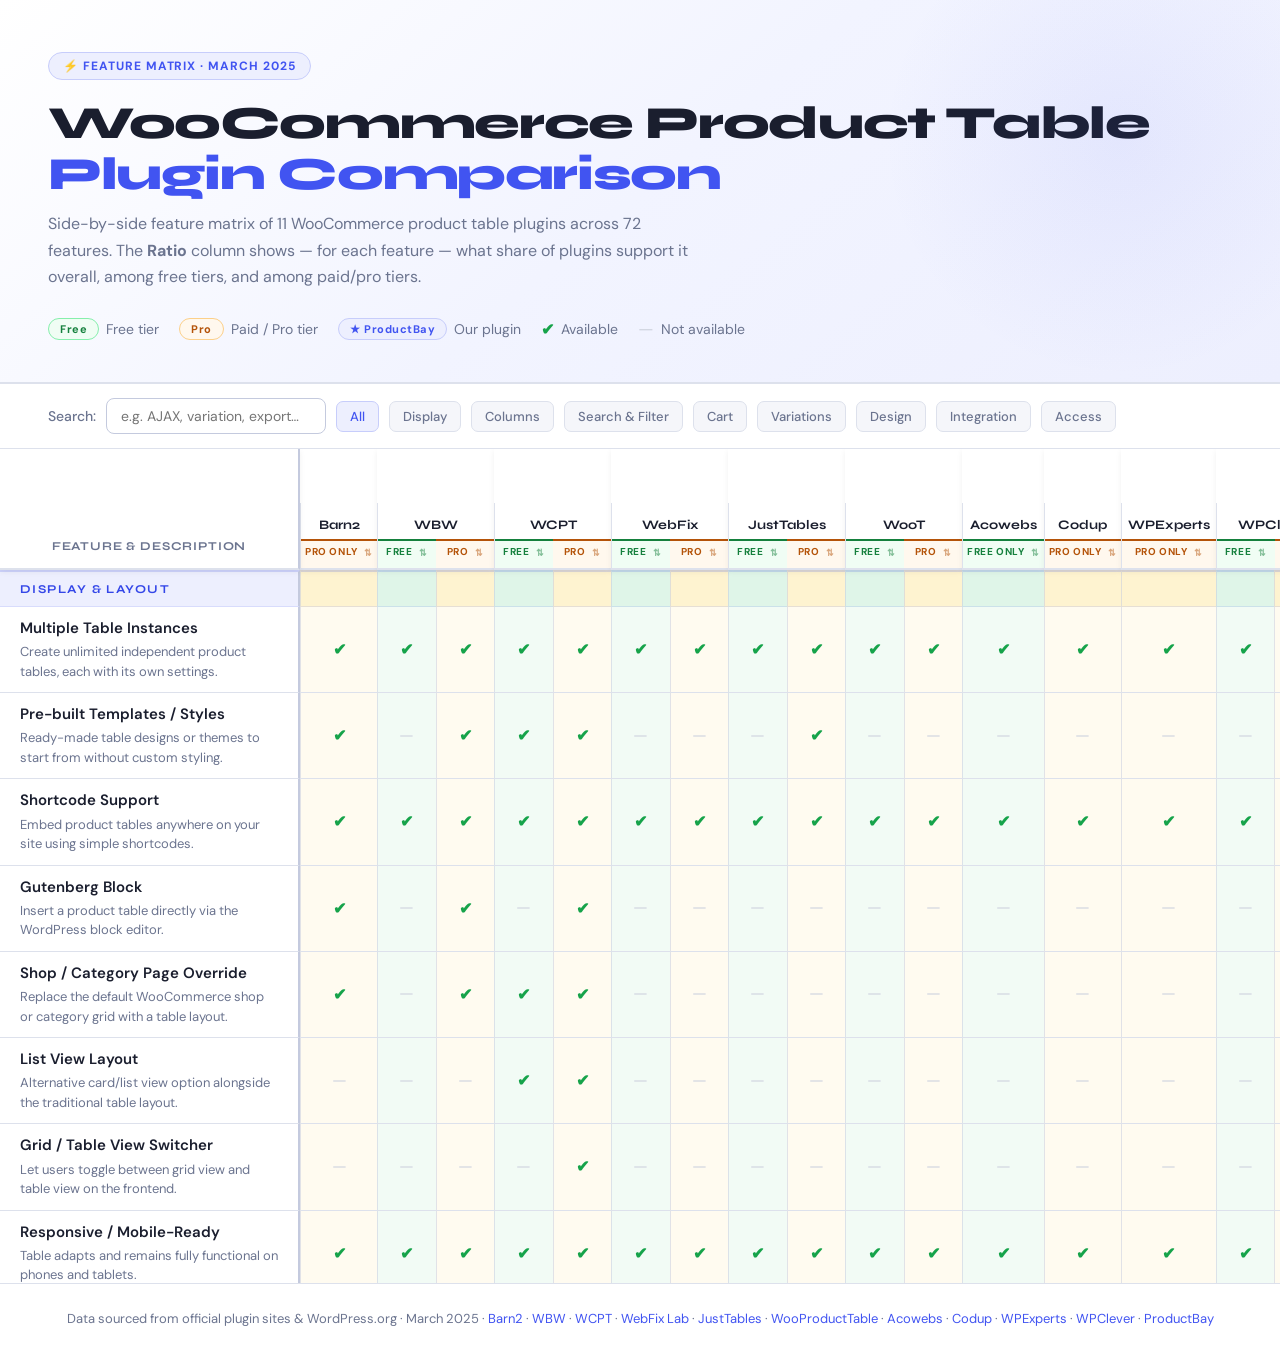
==== index.html @ 13c8e6e4 "add all" ====
<!DOCTYPE html>
<html lang="en">
<head>
  <meta charset="UTF-8">
  <meta name="viewport" content="width=device-width, initial-scale=1.0">
  <title>WooCommerce Product Table Plugin Comparison</title>
  <link href="https://fonts.googleapis.com/css2?family=Syne:wght@400;600;700;800&family=DM+Sans:ital,opsz,wght@0,9..40,300;0,9..40,400;0,9..40,500;1,9..40,300&display=swap" rel="stylesheet">
  <link rel="stylesheet" href="styles.css">
</head>
<body>

<!-- ── HERO ─────────────────────────────────────────────────────────────── -->
<div class="hero">
  <div class="hero-badge">⚡ Feature Matrix · March 2025</div>
  <h1>WooCommerce Product Table<br><span>Plugin Comparison</span></h1>
  <p>
    Side-by-side feature matrix of 11 WooCommerce product table plugins across 72 features.
    The <strong>Ratio</strong> column shows — for each feature — what share of plugins support
    it overall, among free tiers, and among paid/pro tiers.
  </p>
  <div class="hero-meta">
    <div class="legend-item"><span class="pill free">Free</span> Free tier</div>
    <div class="legend-item"><span class="pill pro">Pro</span> Paid / Pro tier</div>
    <div class="legend-item"><span class="pill ours">★ ProductBay</span> Our plugin</div>
    <div class="legend-item"><span class="leg-check">✔</span> Available</div>
    <div class="legend-item"><span class="leg-dash">—</span> Not available</div>
  </div>
</div>

<!-- ── CONTROLS ──────────────────────────────────────────────────────────── -->
<div class="controls">
  <label>Search:</label>
  <input type="text" class="search-input" id="featureSearch" placeholder="e.g. AJAX, variation, export…">
  <button class="filter-btn active" data-filter="all">All</button>
  <button class="filter-btn" data-filter="Display &amp; Layout">Display</button>
  <button class="filter-btn" data-filter="Columns">Columns</button>
  <button class="filter-btn" data-filter="Search &amp; Filter">Search &amp; Filter</button>
  <button class="filter-btn" data-filter="Cart">Cart</button>
  <button class="filter-btn" data-filter="Variations">Variations</button>
  <button class="filter-btn" data-filter="Design">Design</button>
  <button class="filter-btn" data-filter="Integration">Integration</button>
  <button class="filter-btn" data-filter="Access">Access</button>
</div>

<!-- ── TABLE ─────────────────────────────────────────────────────────────── -->
<div class="table-wrapper">
  <table id="compTable">
    <thead>
      <tr>
        <!-- Sticky feature + description column -->
        <th class="col-feat">Feature &amp; Description</th>

        <!-- Barn2 — PRO only (col 0) -->
        <th colspan="1">
          <div class="plugin-hdr">
            <div class="plugin-name">Barn2</div>
            <div class="tier-strip">
              <span class="tier-cell proonly" data-sort-ci="0" style="width:100%">PRO only <span class="sort-icon">⇅</span></span>
            </div>
          </div>
        </th>

        <!-- WBW — Free (col 1) + Pro (col 2) -->
        <th colspan="2">
          <div class="plugin-hdr">
            <div class="plugin-name">WBW</div>
            <div class="tier-strip">
              <span class="tier-cell free"   data-sort-ci="1">Free <span class="sort-icon">⇅</span></span>
              <span class="tier-cell pro"    data-sort-ci="2">Pro  <span class="sort-icon">⇅</span></span>
            </div>
          </div>
        </th>

        <!-- WCPT — Free (col 3) + Pro (col 4) -->
        <th colspan="2">
          <div class="plugin-hdr">
            <div class="plugin-name">WCPT</div>
            <div class="tier-strip">
              <span class="tier-cell free"   data-sort-ci="3">Free <span class="sort-icon">⇅</span></span>
              <span class="tier-cell pro"    data-sort-ci="4">Pro  <span class="sort-icon">⇅</span></span>
            </div>
          </div>
        </th>

        <!-- WebFix — Free (col 5) + Pro (col 6) -->
        <th colspan="2">
          <div class="plugin-hdr">
            <div class="plugin-name">WebFix</div>
            <div class="tier-strip">
              <span class="tier-cell free"   data-sort-ci="5">Free <span class="sort-icon">⇅</span></span>
              <span class="tier-cell pro"    data-sort-ci="6">Pro  <span class="sort-icon">⇅</span></span>
            </div>
          </div>
        </th>

        <!-- JustTables — Free (col 7) + Pro (col 8) -->
        <th colspan="2">
          <div class="plugin-hdr">
            <div class="plugin-name">JustTables</div>
            <div class="tier-strip">
              <span class="tier-cell free"   data-sort-ci="7">Free <span class="sort-icon">⇅</span></span>
              <span class="tier-cell pro"    data-sort-ci="8">Pro  <span class="sort-icon">⇅</span></span>
            </div>
          </div>
        </th>

        <!-- WooT — Free (col 9) + Pro (col 10) -->
        <th colspan="2">
          <div class="plugin-hdr">
            <div class="plugin-name">WooT</div>
            <div class="tier-strip">
              <span class="tier-cell free"   data-sort-ci="9">Free  <span class="sort-icon">⇅</span></span>
              <span class="tier-cell pro"    data-sort-ci="10">Pro  <span class="sort-icon">⇅</span></span>
            </div>
          </div>
        </th>

        <!-- Acowebs — Free only (col 11) -->
        <th colspan="1">
          <div class="plugin-hdr">
            <div class="plugin-name">Acowebs</div>
            <div class="tier-strip">
              <span class="tier-cell freeonly" data-sort-ci="11" style="width:100%">Free only <span class="sort-icon">⇅</span></span>
            </div>
          </div>
        </th>

        <!-- Codup — PRO only (col 12) -->
        <th colspan="1">
          <div class="plugin-hdr">
            <div class="plugin-name">Codup</div>
            <div class="tier-strip">
              <span class="tier-cell proonly" data-sort-ci="12" style="width:100%">PRO only <span class="sort-icon">⇅</span></span>
            </div>
          </div>
        </th>

        <!-- WPExperts — PRO only (col 13) -->
        <th colspan="1">
          <div class="plugin-hdr">
            <div class="plugin-name">WPExperts</div>
            <div class="tier-strip">
              <span class="tier-cell proonly" data-sort-ci="13" style="width:100%">PRO only <span class="sort-icon">⇅</span></span>
            </div>
          </div>
        </th>

        <!-- WPClever — Free (col 14) + Pro (col 15) -->
        <th colspan="2">
          <div class="plugin-hdr">
            <div class="plugin-name">WPClever</div>
            <div class="tier-strip">
              <span class="tier-cell free"   data-sort-ci="14">Free <span class="sort-icon">⇅</span></span>
              <span class="tier-cell pro"    data-sort-ci="15">Pro  <span class="sort-icon">⇅</span></span>
            </div>
          </div>
        </th>

        <!-- ProductBay ★ — Free only (col 16) — OUR PLUGIN -->
        <th colspan="1" class="our-hdr">
          <div class="plugin-hdr">
            <div class="plugin-name">ProductBay ★</div>
            <div class="tier-strip">
              <span class="tier-cell ours" data-sort-ci="16" style="width:100%">Free <span class="sort-icon">⇅</span></span>
            </div>
          </div>
        </th>

        <!-- Support Ratio column -->
        <th class="ratio-th">
          <div class="ratio-th-inner">
            <div class="ratio-th-title">Support Ratio</div>
            <div class="ratio-th-sub">How many plugins support this feature</div>
            <div class="ratio-th-legend">
              <div class="rlp all"><span class="dot all"></span>All</div>
              <div class="rlp free"><span class="dot free"></span>Free</div>
              <div class="rlp pro"><span class="dot pro"></span>Pro</div>
            </div>
          </div>
          <div class="ratio-th-tiers">
            <div class="rtt all">All</div>
            <div class="rtt free">Free</div>
            <div class="rtt pro">Pro</div>
          </div>
        </th>
      </tr>
    </thead>
    <tbody id="tbody"></tbody>
  </table>
</div>

<!-- ── FOOTER ─────────────────────────────────────────────────────────────── -->
<div class="footer">
  Data sourced from official plugin sites &amp; WordPress.org · March 2025 ·
  <a href="https://barn2.com/wordpress-plugins/woocommerce-product-table/" target="_blank">Barn2</a> ·
  <a href="https://woobewoo.com/product-table-for-woocommerce-2/" target="_blank">WBW</a> ·
  <a href="https://wcproducttable.com/" target="_blank">WCPT</a> ·
  <a href="https://wordpress.org/plugins/multiple-products-to-cart-for-woocommerce/" target="_blank">WebFix Lab</a> ·
  <a href="https://wordpress.org/plugins/just-tables/" target="_blank">JustTables</a> ·
  <a href="https://wooproducttable.com/" target="_blank">WooProductTable</a> ·
  <a href="https://wordpress.org/plugins/product-table-for-woocommerce/" target="_blank">Acowebs</a> ·
  <a href="https://woocommerce.com/products/product-tables-for-woocommerce/" target="_blank">Codup</a> ·
  <a href="https://woocommerce.com/products/bulk-order-form-for-woocommerce/" target="_blank">WPExperts</a> ·
  <a href="https://wordpress.org/plugins/wpc-product-table/" target="_blank">WPClever</a> ·
  <a href="https://wordpress.org/plugins/productbay/" target="_blank">ProductBay</a>
</div>

<!-- data.js must load before main.js -->
<script src="data.js"></script>
<script src="main.js"></script>
</body>
</html>
---- styles.css ----
/* ── CSS VARIABLES ── */
:root {
  --bg:             #f0f2f8;
  --surface:        #ffffff;
  --surface2:       #f5f6fa;
  --border:         #dde1ec;
  --border2:        #c4cade;
  --text:           #1a1e2e;
  --muted:          #6b748f;
  --accent:         #4154f1;
  --accent-bg:      #edeffe;
  --accent-mid:     #c7cdfb;
  --pro-color:      #b45309;
  --pro-bg:         #fff8ee;
  --pro-border:     #fcd08a;
  --free-color:     #15803d;
  --free-bg:        #f0fdf4;
  --free-border:    #86efac;
  --all-color:      #0f6cbf;
  --all-bg:         #eff6ff;
  --all-border:     #93c5fd;
  --check:          #16a34a;
  --cross:          #d1d5e0;
  --cat-bg:         #edeffe;
  --cat-color:      #3447e8;
  --feat-w:         300px;
  --free-col-bg:    #f2fbf5;
  --free-col-hover: #e6f7ec;
  --free-col-cat:   #dff5e8;
  --pro-col-bg:     #fffbf0;
  --pro-col-hover:  #fff3d6;
  --pro-col-cat:    #fef3d0;
}

/* ── RESET ── */
* { margin: 0; padding: 0; box-sizing: border-box; }
body {
  font-family: 'DM Sans', sans-serif;
  background: var(--bg);
  color: var(--text);
  min-height: 100vh;
  font-size: 15px;
}

/* ── HERO ── */
.hero {
  padding: 52px 48px 42px;
  background: linear-gradient(140deg, #ffffff 0%, #f2f4ff 50%, #edeffe 100%);
  border-bottom: 2px solid var(--border);
  position: relative;
  overflow: hidden;
}
.hero::after {
  content: '';
  position: absolute;
  top: -100px; right: -80px;
  width: 480px; height: 480px;
  background: radial-gradient(circle, rgba(65,84,241,.07) 0%, transparent 70%);
  pointer-events: none;
}
.hero-badge {
  display: inline-flex;
  align-items: center;
  gap: 6px;
  background: var(--accent-bg);
  border: 1px solid var(--accent-mid);
  color: var(--accent);
  font-size: 12px;
  font-weight: 700;
  letter-spacing: .08em;
  text-transform: uppercase;
  padding: 5px 14px;
  border-radius: 100px;
  margin-bottom: 18px;
}
.hero h1 {
  font-family: 'Syne', sans-serif;
  font-size: clamp(28px, 3.8vw, 46px);
  font-weight: 800;
  line-height: 1.1;
  letter-spacing: -.03em;
  color: var(--text);
  margin-bottom: 12px;
}
.hero h1 span { color: var(--accent); }
.hero p {
  color: var(--muted);
  font-size: 16px;
  max-width: 640px;
  line-height: 1.65;
  margin-bottom: 28px;
}
.hero-meta { display: flex; flex-wrap: wrap; gap: 20px; align-items: center; }
.legend-item { display: flex; align-items: center; gap: 7px; font-size: 14px; color: var(--muted); }
.pill {
  font-size: 11px;
  font-weight: 700;
  padding: 3px 11px;
  border-radius: 100px;
  letter-spacing: .05em;
  border: 1px solid;
}
.pill.pro  { background: var(--pro-bg);    color: var(--pro-color);  border-color: var(--pro-border); }
.pill.free { background: var(--free-bg);   color: var(--free-color); border-color: var(--free-border); }
.pill.ours { background: var(--accent-bg); color: var(--accent);     border-color: var(--accent-mid); }
.leg-check { color: var(--check); font-size: 16px; font-weight: 700; }
.leg-dash  { color: var(--cross); font-size: 18px; line-height: 1; }

/* ── CONTROLS ── */
.controls {
  padding: 14px 48px;
  background: var(--surface);
  border-bottom: 1px solid var(--border);
  display: flex;
  align-items: center;
  gap: 10px;
  flex-wrap: wrap;
  position: sticky;
  top: 0;
  z-index: 10;
}
.controls label { font-size: 14px; color: var(--muted); font-weight: 500; white-space: nowrap; }
.search-input {
  background: var(--surface);
  border: 1.5px solid var(--border2);
  color: var(--text);
  font-family: 'DM Sans', sans-serif;
  font-size: 14px;
  padding: 8px 14px;
  border-radius: 8px;
  outline: none;
  width: 220px;
  transition: border-color .2s;
}
.search-input:focus { border-color: var(--accent); }
.filter-btn {
  background: var(--surface2);
  border: 1.5px solid var(--border);
  color: var(--muted);
  font-family: 'DM Sans', sans-serif;
  font-size: 13px;
  font-weight: 500;
  padding: 6px 13px;
  border-radius: 7px;
  cursor: pointer;
  transition: all .18s;
  white-space: nowrap;
}
.filter-btn:hover  { border-color: var(--border2); color: var(--text); }
.filter-btn.active { background: var(--accent-bg); border-color: var(--accent-mid); color: var(--accent); }

/* ── TABLE WRAPPER ── */
.table-wrapper {
  overflow: auto;
  max-height: calc(100vh - 66px); /* Align table wrapper perfectly under sticky controls */
  padding: 0 0 20px;
}
table { border-collapse: separate; border-spacing: 0; width: max-content; min-width: 100%; }

/* ── STICKY THEAD ── */
thead th {
  position: sticky;
  top: 0;
  z-index: 4;
  background: var(--surface);
  border-bottom: 2px solid var(--border);
  vertical-align: bottom;
  padding: 0;
  box-shadow: 0 2px 6px rgba(0,0,0,.06);
}
thead th.col-feat {
  z-index: 6; /* above both sticky col AND sticky row */
  padding: 0 18px 15px;
  vertical-align: bottom;
  font-family: 'Syne', sans-serif;
  font-size: 12px;
  font-weight: 700;
  color: var(--muted);
  letter-spacing: .07em;
  text-transform: uppercase;
  white-space: nowrap;
}
thead th.ratio-th { z-index: 4; }

/* ── STICKY FEATURE COLUMN ── */
th.col-feat, td.col-feat {
  position: sticky;
  left: 0;
  z-index: 3;
  background: var(--surface);
  min-width: var(--feat-w);
  max-width: var(--feat-w);
  border-right: 2px solid var(--border2);
}

/* ── PLUGIN COLUMN HEADERS ── */
.plugin-hdr {
  display: flex;
  flex-direction: column;
  border-left: 1px solid var(--border);
}
.plugin-name {
  font-family: 'Syne', sans-serif;
  font-size: 13px;
  font-weight: 700;
  color: var(--text);
  padding: 14px 6px 6px;
  text-align: center;
  white-space: nowrap;
}
.tier-strip { display: flex; }
.tier-cell {
  flex: 1;
  padding: 4px 4px 9px;
  font-size: 10px;
  font-weight: 700;
  letter-spacing: .06em;
  text-transform: uppercase;
  border-top: 2.5px solid;
  text-align: center;
  white-space: nowrap;
  min-width: 58px;
  cursor: pointer;
  user-select: none;
  position: relative;
  transition: filter .15s;
}
.tier-cell:hover { filter: brightness(.93); }
.tier-cell.free     { color: var(--free-color); border-color: var(--free-color); background: var(--free-bg); }
.tier-cell.pro      { color: var(--pro-color);  border-color: var(--pro-color);  background: var(--pro-bg); }
.tier-cell.proonly  { color: var(--pro-color);  border-color: var(--pro-color);  background: var(--pro-bg); }
.tier-cell.freeonly { color: var(--free-color); border-color: var(--free-color); background: var(--free-bg); }
.tier-cell.ours     { color: var(--accent);     border-color: var(--accent);     background: var(--accent-bg); }
.tier-cell .sort-icon {
  display: inline-block;
  margin-left: 4px;
  font-size: 9px;
  opacity: .5;
  vertical-align: middle;
  transition: opacity .15s;
}
.tier-cell.sort-asc  .sort-icon,
.tier-cell.sort-desc .sort-icon { opacity: 1; }
.tier-cell.sort-asc  { box-shadow: inset 0 -2px 0 currentColor; }
.tier-cell.sort-desc { box-shadow: inset 0 -2px 0 currentColor; }

/* our plugin highlight */
.our-hdr .plugin-hdr { border-left: 2px solid var(--accent); }
.our-hdr .plugin-name { color: var(--accent); }

/* ── CATEGORY ROWS ── */
tr.category-row td {
  background: var(--cat-bg);
  font-family: 'Syne', sans-serif;
  font-size: 12px;
  font-weight: 700;
  letter-spacing: .12em;
  text-transform: uppercase;
  color: var(--cat-color);
  padding: 10px 20px;
  border-top: 2px solid rgba(65,84,241,.18);
  border-bottom: 1px solid rgba(65,84,241,.12);
}
tr.category-row td.col-feat { z-index: 5; background: var(--cat-bg); }
tr.category-row td:not(.col-feat) { position: static; background: var(--cat-bg); }
tr.category-row td.our-cell { background: #e6e9fd; }
tr.category-row td.ratio-td { background: var(--cat-bg); }
tr.category-row td.col-free { background: var(--free-col-cat); }
tr.category-row td.col-pro  { background: var(--pro-col-cat); }

/* ── DATA CELLS ── */
td {
  padding: 11px 15px;
  border-bottom: 1px solid var(--border);
  font-size: 15px;
  vertical-align: middle;
  background: var(--surface);
}
td.col-feat { padding: 11px 20px; vertical-align: top; }
.feat-name {
  font-weight: 600;
  color: var(--text);
  font-size: 15px;
  line-height: 1.35;
  margin-bottom: 4px;
}
.feat-desc {
  color: var(--muted);
  font-size: 13px;
  line-height: 1.5;
  font-weight: 400;
}

/* ── CHECK CELLS ── */
.check-cell {
  text-align: center;
  width: 58px;
  min-width: 58px;
  border-left: 1px solid rgba(196,202,222,.5);
  padding: 11px 6px;
}
.check-cell.col-free { background: var(--free-col-bg); }
.check-cell.col-pro  { background: var(--pro-col-bg); }
.check-cell.our-cell {
  background: #f0f2ff;
  border-left:  2px solid rgba(65,84,241,.3) !important;
  border-right: 2px solid rgba(65,84,241,.3);
}
.check { color: var(--check); font-size: 16px; font-weight: 700; }
.dash  { color: var(--cross); font-size: 17px; line-height: 1; }

/* hover tints */
tr:hover td                   { background: #f8f9ff; }
tr:hover td.col-feat          { background: #f5f6fd; }
tr:hover .check-cell.col-free { background: var(--free-col-hover); }
tr:hover .check-cell.col-pro  { background: var(--pro-col-hover); }
tr:hover .check-cell.our-cell { background: #dde1fd; }

/* ── RATIO COLUMN ── */
th.ratio-th {
  background: #f8f9ff;
  border-left: 2px solid var(--border2);
  border-right: 1px solid var(--border);
  min-width: 230px;
  vertical-align: bottom;
  padding: 0;
}
.ratio-th-inner {
  padding: 14px 16px 0;
  display: flex;
  flex-direction: column;
  gap: 3px;
}
.ratio-th-title {
  font-family: 'Syne', sans-serif;
  font-size: 13px;
  font-weight: 700;
  color: var(--text);
}
.ratio-th-sub { font-size: 11px; color: var(--muted); line-height: 1.4; }
.ratio-th-legend { display: flex; gap: 6px; margin-top: 10px; flex-wrap: wrap; }
.rlp {
  display: flex;
  align-items: center;
  gap: 4px;
  font-size: 10px;
  font-weight: 700;
  letter-spacing: .04em;
  padding: 2px 8px;
  border-radius: 100px;
  border: 1px solid;
}
.rlp .dot { width: 7px; height: 7px; border-radius: 50%; flex-shrink: 0; }
.rlp.all  { color: var(--all-color);  background: var(--all-bg);  border-color: var(--all-border); }
.rlp.free { color: var(--free-color); background: var(--free-bg); border-color: var(--free-border); }
.rlp.pro  { color: var(--pro-color);  background: var(--pro-bg);  border-color: var(--pro-border); }
.rlp .dot.all  { background: var(--all-color); }
.rlp .dot.free { background: var(--free-color); }
.rlp .dot.pro  { background: var(--pro-color); }
.ratio-th-tiers {
  display: flex;
  margin-top: 10px;
  border-top: 1px solid var(--border);
}
.rtt {
  flex: 1;
  padding: 4px 3px 8px;
  font-size: 10px;
  font-weight: 700;
  letter-spacing: .06em;
  text-transform: uppercase;
  text-align: center;
  border-top: 2.5px solid;
}
.rtt.all  { color: var(--all-color);  border-color: var(--all-color);  background: var(--all-bg); }
.rtt.free { color: var(--free-color); border-color: var(--free-color); background: var(--free-bg); }
.rtt.pro  { color: var(--pro-color);  border-color: var(--pro-color);  background: var(--pro-bg); }

td.ratio-td {
  background: #f8f9ff;
  border-left: 2px solid var(--border2);
  border-bottom: 1px solid var(--border);
  padding: 10px 14px;
  min-width: 230px;
  vertical-align: middle;
}
tr:hover td.ratio-td          { background: #f0f2ff; }
tr.category-row td.ratio-td   { background: var(--cat-bg); }

.ratio-wrap { display: flex; flex-direction: column; gap: 6px; }
.ratio-row  { display: flex; align-items: center; gap: 8px; }
.ratio-lbl {
  font-size: 10px;
  font-weight: 700;
  letter-spacing: .05em;
  text-transform: uppercase;
  width: 30px;
  flex-shrink: 0;
  text-align: right;
}
.ratio-lbl.all  { color: var(--all-color); }
.ratio-lbl.free { color: var(--free-color); }
.ratio-lbl.pro  { color: var(--pro-color); }
.ratio-track {
  flex: 1;
  height: 9px;
  background: var(--border);
  border-radius: 100px;
  overflow: hidden;
  position: relative;
}
.ratio-fill {
  height: 100%;
  border-radius: 100px;
  transition: width .45s ease;
  position: absolute;
  left: 0; top: 0;
}
.ratio-fill.all  { background: var(--all-color); }
.ratio-fill.free { background: var(--free-color); }
.ratio-fill.pro  { background: var(--pro-color); }
.ratio-num {
  font-size: 12px;
  font-weight: 600;
  width: 36px;
  text-align: right;
  flex-shrink: 0;
  font-variant-numeric: tabular-nums;
}
.ratio-num.all  { color: var(--all-color); }
.ratio-num.free { color: var(--free-color); }
.ratio-num.pro  { color: var(--pro-color); }
.ratio-count {
  font-size: 11px;
  color: var(--muted);
  width: 38px;
  flex-shrink: 0;
  white-space: nowrap;
}

/* ── MISC ── */
tr.feature-row.hidden { display: none; }

.table-wrapper::-webkit-scrollbar { height: 6px; }
.table-wrapper::-webkit-scrollbar-track { background: var(--bg); }
.table-wrapper::-webkit-scrollbar-thumb { background: var(--border2); border-radius: 3px; }

/* ── FOOTER ── */
.footer {
  padding: 22px 48px;
  text-align: center;
  color: var(--muted);
  font-size: 13px;
  border-top: 1px solid var(--border);
  background: var(--surface);
  line-height: 2;
}
.footer a { color: var(--accent); text-decoration: none; }
.footer a:hover { text-decoration: underline; }

@media (max-width: 600px) {
  .hero, .controls, .footer { padding-left: 16px; padding-right: 16px; }
}
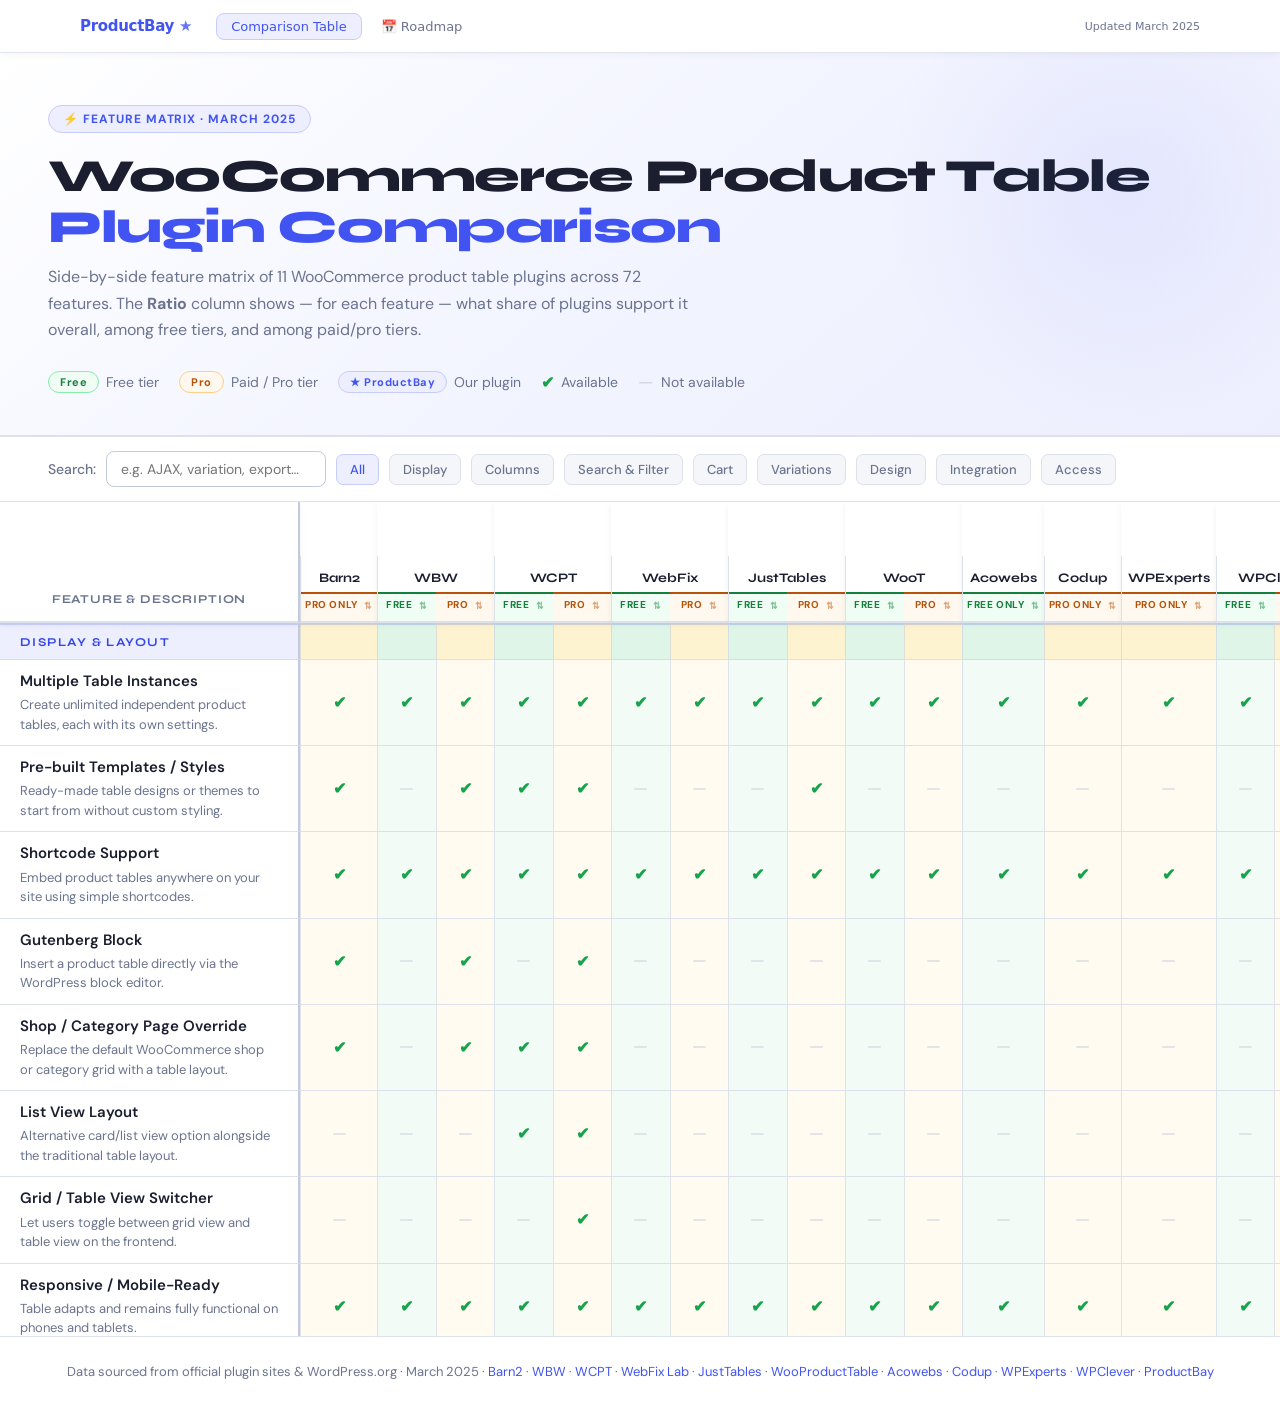
==== commit b79079e0: "Add roadmap timeline, shared nav component, and update styling" ====
--- a/index.html
+++ b/index.html
@@ -8,6 +8,7 @@
   <link rel="stylesheet" href="styles.css">
 </head>
 <body>
+<script src="nav.js"></script>
 
 <!-- ── HERO ─────────────────────────────────────────────────────────────── -->
 <div class="hero">
--- a/styles.css
+++ b/styles.css
@@ -116,7 +116,7 @@
   gap: 10px;
   flex-wrap: wrap;
   position: sticky;
-  top: 0;
+  top: 52px; /* sits directly below the shared nav bar */
   z-index: 10;
 }
 .controls label { font-size: 14px; color: var(--muted); font-weight: 500; white-space: nowrap; }
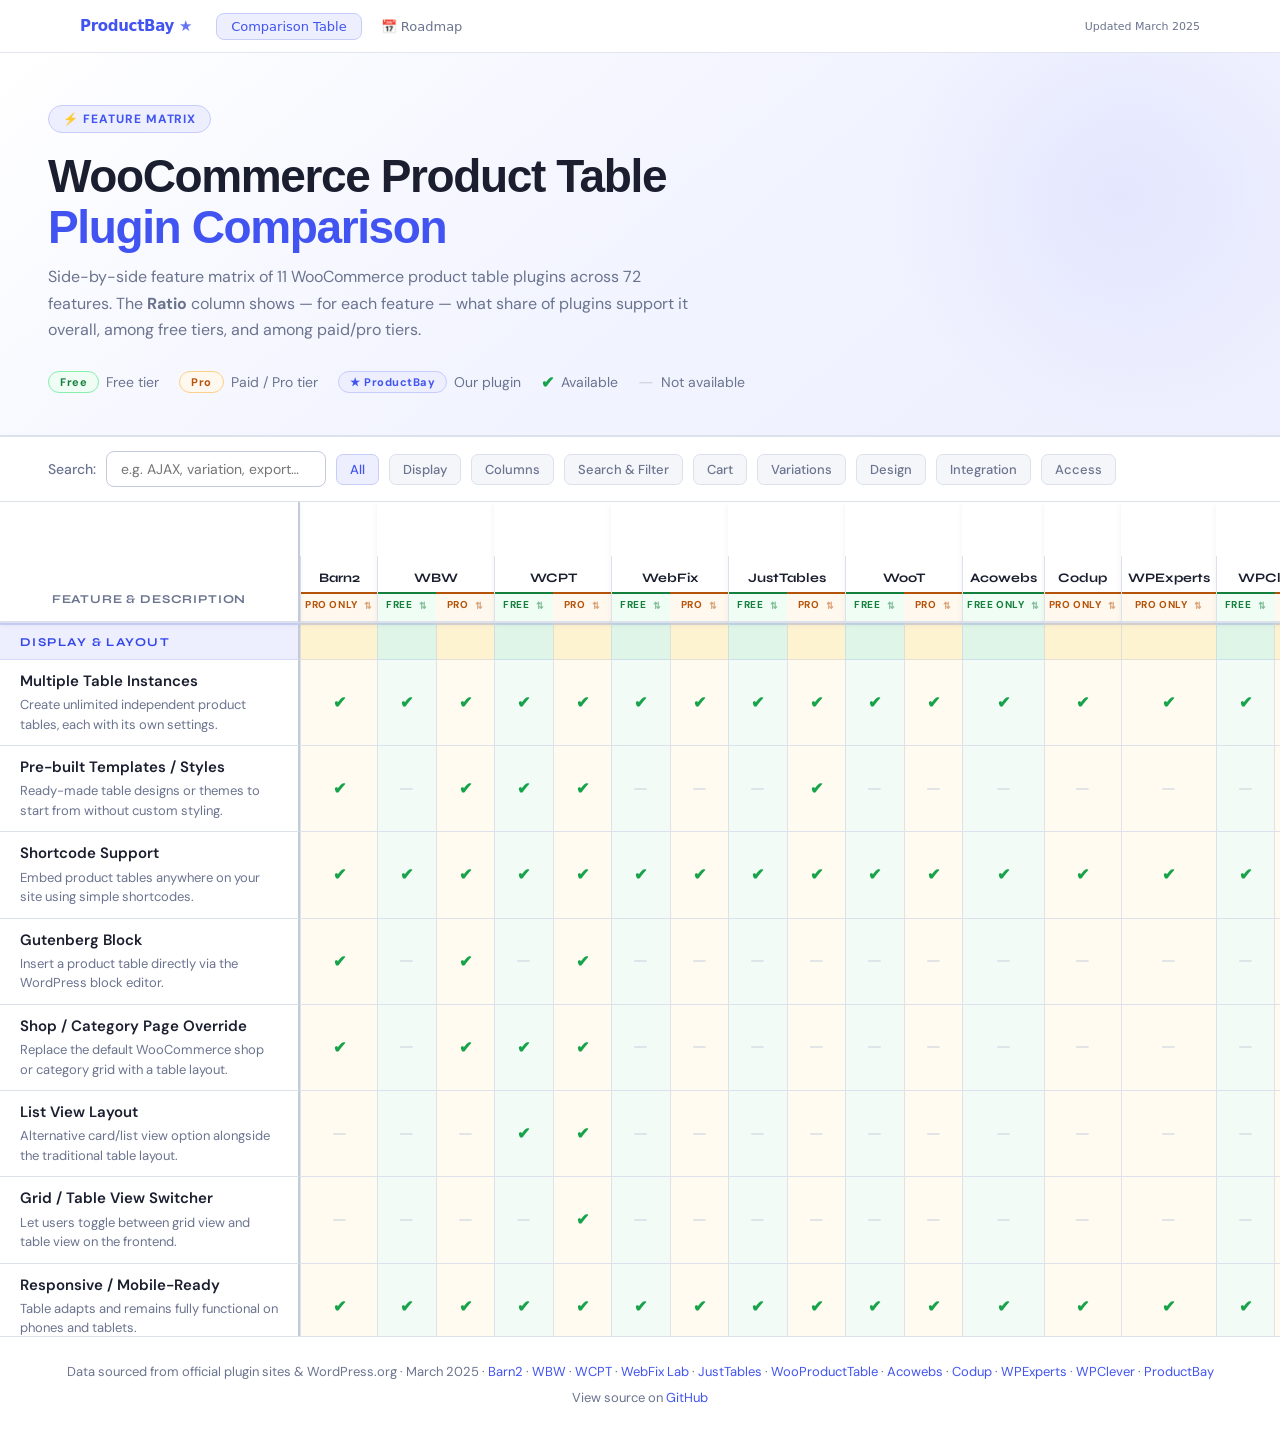
==== commit 550f44cc: "Update UI components and navigation" ====
--- a/index.html
+++ b/index.html
@@ -12,7 +12,7 @@
 
 <!-- ── HERO ─────────────────────────────────────────────────────────────── -->
 <div class="hero">
-  <div class="hero-badge">⚡ Feature Matrix · March 2025</div>
+  <div class="hero-badge">⚡ Feature Matrix</div>
   <h1>WooCommerce Product Table<br><span>Plugin Comparison</span></h1>
   <p>
     Side-by-side feature matrix of 11 WooCommerce product table plugins across 72 features.
@@ -204,6 +204,8 @@
   <a href="https://woocommerce.com/products/bulk-order-form-for-woocommerce/" target="_blank">WPExperts</a> ·
   <a href="https://wordpress.org/plugins/wpc-product-table/" target="_blank">WPClever</a> ·
   <a href="https://wordpress.org/plugins/productbay/" target="_blank">ProductBay</a>
+
+  <p>View source on <a href="https://github.com/forhadkhan/ptpfc" target="_blank">GitHub</a></p>
 </div>
 
 <!-- data.js must load before main.js -->
--- a/styles.css
+++ b/styles.css
@@ -74,7 +74,7 @@
   margin-bottom: 18px;
 }
 .hero h1 {
-  font-family: 'Syne', sans-serif;
+  font-family: 'Inter', sans-serif;
   font-size: clamp(28px, 3.8vw, 46px);
   font-weight: 800;
   line-height: 1.1;
@@ -116,7 +116,7 @@
   gap: 10px;
   flex-wrap: wrap;
   position: sticky;
-  top: 52px; /* sits directly below the shared nav bar */
+  top: 0;
   z-index: 10;
 }
 .controls label { font-size: 14px; color: var(--muted); font-weight: 500; white-space: nowrap; }
